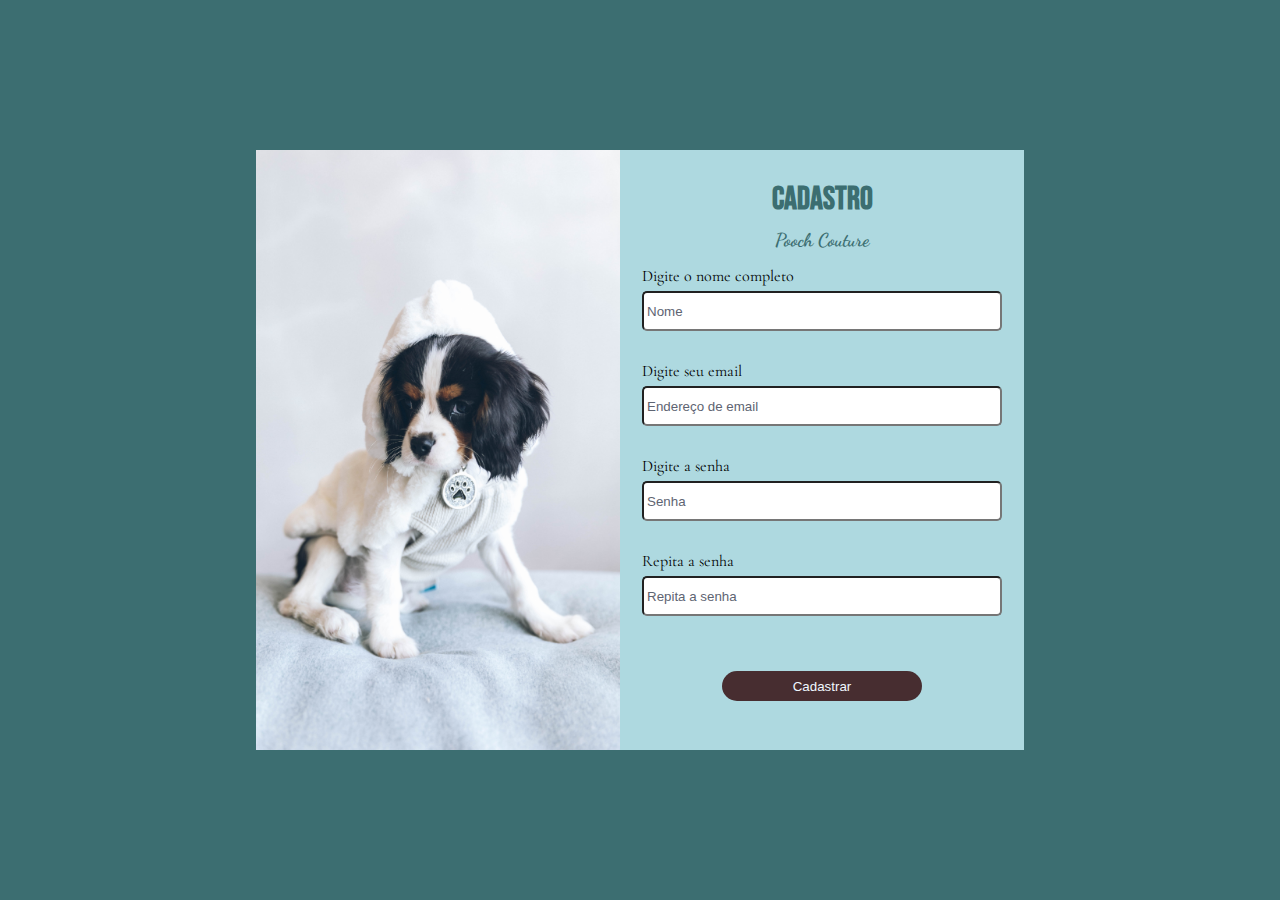
==== pages/cadastro.html @ f9a1adc8 "Criação de páginas e styles, linkando" ====
<!DOCTYPE html>
<html lang="en">
<head>
    <meta charset="UTF-8">
    <meta name="viewport" content="width=device-width, initial-scale=1.0">
    <title>Cadastro</title>
    <link rel="stylesheet" href="../styles/cadastro.css">
</head>
<body>
    <div id="pagina">
        <main>
            <div id="banner">
                <div id="efeito"></div>
            </div>
            <div id="formulario">
                <h1>CADASTRO</h1>
                <h3>Pooch Couture</h3>
                <form action="#" method="post">
                    <label for="nome">Digite o nome completo</label>
                    <input type="text" id="nome" placeholder="Nome"><br>

                    <label for="email"> Digite seu email</label>
                    <input type="email" id="email" placeholder="Endereço de email"><br>

                    <label for="senha">Digite a senha</label>
                    <input type="password" id="senha" placeholder="Senha"><br>

                    <label for="repitaSenha">Repita a senha</label>
                    <input type="password" id="repitaSenha" placeholder="Repita a senha"><br><br>

                    <button type="submit">Cadastrar</button>


                </form>
            </div>
        </main>
    </div>
    
</body>
</html>
---- styles/cadastro.css ----
@import url('https://fonts.googleapis.com/css2?family=Tai+Heritage+Pro&display=swap');/*Tai Heritage Pro*/
  @import url('https://fonts.googleapis.com/css2?family=Bebas+Neue&display=swap');/*Bebas Neue*/
  @import url('https://fonts.googleapis.com/css2?family=Dancing+Script&display=swap');/*Dancing Script*/
  @import url('https://fonts.googleapis.com/css2?family=Cormorant+Garamond:wght@300&family=Dancing+Script&display=swap');/*Cormorant Garamond*/
*{
    margin: 0%;
    padding: 0%;
}

#pagina{
    height: 100vh;/*VH viewport height*/
    width: 100%;
    background-color: #3c6e71;
    display: flex;
    justify-content: center;
    align-items: center;
    flex-wrap: wrap;
}

main{
    width: 60%;
    height: 600px;
    background-color: #aed9e0;
    box-shadow: black;
    display: flex;
    overflow: hidden;
    margin: 0px auto;
}

#banner, #formulario{
    width: 50%;
    height: 100%;
}

#banner{
    background-image: url(../images/cadastro.jpg);
    background-size: cover;
    background-position: center;
    background-repeat: no-repeat;
}

#formulario{
    display: flex;
    flex-direction: column;
    align-items: center;
    padding: 20px;
    font-family:Georgia, 'Cormorant Garamond', Times, serif;
    font-size: 12pt;
}

h1{
    color:#3c6e71;
    margin: 10px 0px;
    font-family: 'Bebas Neue';
}

h3{
    color:#3c6e71;
    margin-bottom: 15px;
    font-family: 'Dancing Script';
}

form{
    display: flex;
    flex-direction: column;
    gap: 5px;
}

input{
    width: 350px;
    height: 30px;
    border-radius: 5px;
    padding: 3px;
    transition: 0.2s;
    animation: borda 1.5s infinite;
}

input:focus{
    width: 370px;
    height: 40px;
    transition: 0.05s;
    /*background-color: rgb(27, 61, 212);
    color: #d33131;*/
}

input:hover{
    background-color: #f7fff7;
    transition: 0.2;
}

input::placeholder{
    color: #5e6472;
}

button{
    width: 200px;
    height: 30px;
    margin: 5px auto;
    background-color: #472d30;
    border-radius: 20px;
    border: none;
    color:aliceblue;
}

button:active{
    background-color: #976d6d;
    color: rgb(85, 60, 65);
}

button:hover{
    width: 201px;
    height: 31px;
    background-color: #723d46;
    font-weight: bold;
    transition: 0.1;
}
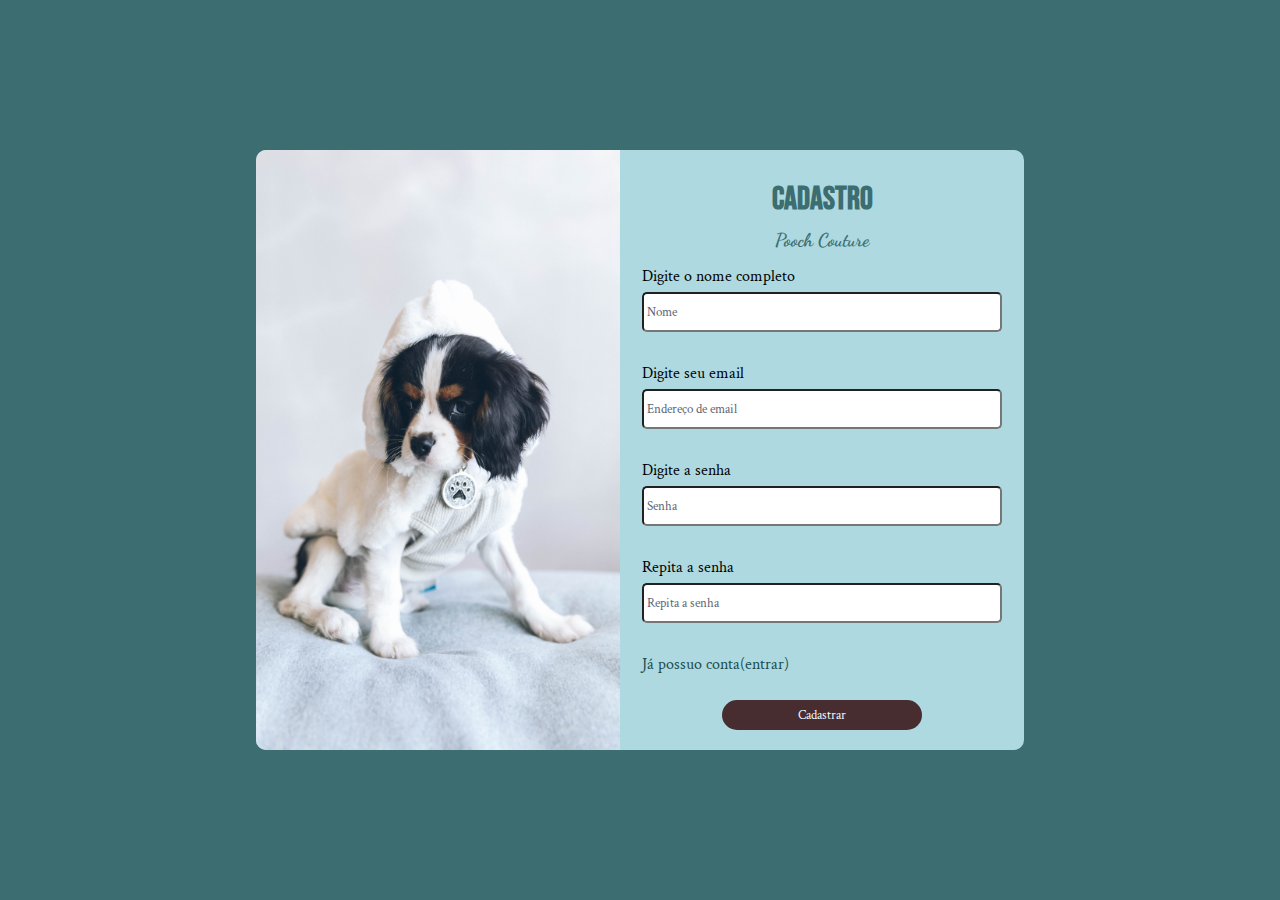
==== commit f3d8f125: "Alterando responsividade das páginas" ====
--- a/pages/cadastro.html
+++ b/pages/cadastro.html
@@ -9,9 +9,7 @@
 <body>
     <div id="pagina">
         <main>
-            <div id="banner">
-                <div id="efeito"></div>
-            </div>
+            <div id="banner"></div>
             <div id="formulario">
                 <h1>CADASTRO</h1>
                 <h3>Pooch Couture</h3>
@@ -26,11 +24,11 @@
                     <input type="password" id="senha" placeholder="Senha"><br>
 
                     <label for="repitaSenha">Repita a senha</label>
-                    <input type="password" id="repitaSenha" placeholder="Repita a senha"><br><br>
+                    <input type="password" id="repitaSenha" placeholder="Repita a senha"><br>
+
+                    <a href="../pages/login.html">Já possuo conta(entrar)</a>
 
                     <button type="submit">Cadastrar</button>
-
-
                 </form>
             </div>
         </main>
--- a/styles/cadastro.css
+++ b/styles/cadastro.css
@@ -2,7 +2,7 @@
   @import url('https://fonts.googleapis.com/css2?family=Tai+Heritage+Pro&display=swap');/*Tai Heritage Pro*/
   @import url('https://fonts.googleapis.com/css2?family=Bebas+Neue&display=swap');/*Bebas Neue*/
   @import url('https://fonts.googleapis.com/css2?family=Dancing+Script&display=swap');/*Dancing Script*/
-  @import url('https://fonts.googleapis.com/css2?family=Cormorant+Garamond:wght@300&family=Dancing+Script&display=swap');/*Cormorant Garamond*/
+  @import url('https://fonts.googleapis.com/css2?family=Cormorant+Garamond:wght@300;600&family=Crimson+Text&family=Dancing+Script&display=swap');/*Crimson Text*/
 *{
     margin: 0%;
     padding: 0%;
@@ -26,6 +26,7 @@
     display: flex;
     overflow: hidden;
     margin: 0px auto;
+    border-radius: 10px;
 }
 
 #banner, #formulario{
@@ -40,12 +41,13 @@
     background-repeat: no-repeat;
 }
 
+
 #formulario{
     display: flex;
     flex-direction: column;
     align-items: center;
     padding: 20px;
-    font-family:Georgia, 'Cormorant Garamond', Times, serif;
+    font-family: 'Crimson Text';
     font-size: 12pt;
 }
 
@@ -73,15 +75,14 @@
     border-radius: 5px;
     padding: 3px;
     transition: 0.2s;
-    animation: borda 1.5s infinite;
+    font-family: 'Crimson Text';
+    margin-bottom: 0px;
 }
 
 input:focus{
     width: 370px;
     height: 40px;
     transition: 0.05s;
-    /*background-color: rgb(27, 61, 212);
-    color: #d33131;*/
 }
 
 input:hover{
@@ -101,6 +102,8 @@
     border-radius: 20px;
     border: none;
     color:aliceblue;
+    font-family: 'Crimson Text';
+    margin-top: 0px;
 }
 
 button:active{
@@ -115,3 +118,35 @@
     font-weight: bold;
     transition: 0.1;
 }
+
+a{
+    text-decoration: none;
+    font-family: 'Crimson Text';
+    color: #194d50;
+    margin-bottom: 20px;
+}
+
+a:hover{
+    color: #3d8bbb;
+    transition: 0.2s;
+}
+
+/*responsividade*/
+@media (max-width: 670px) {
+    main {
+        flex-direction: column;
+    }
+
+    #banner, #formulario {
+        width: 100%;
+        height: 100%;
+    }
+
+    #formulario {
+        max-width: 100%;
+    }
+
+    input, button {
+        width: 100%;
+    }
+}
